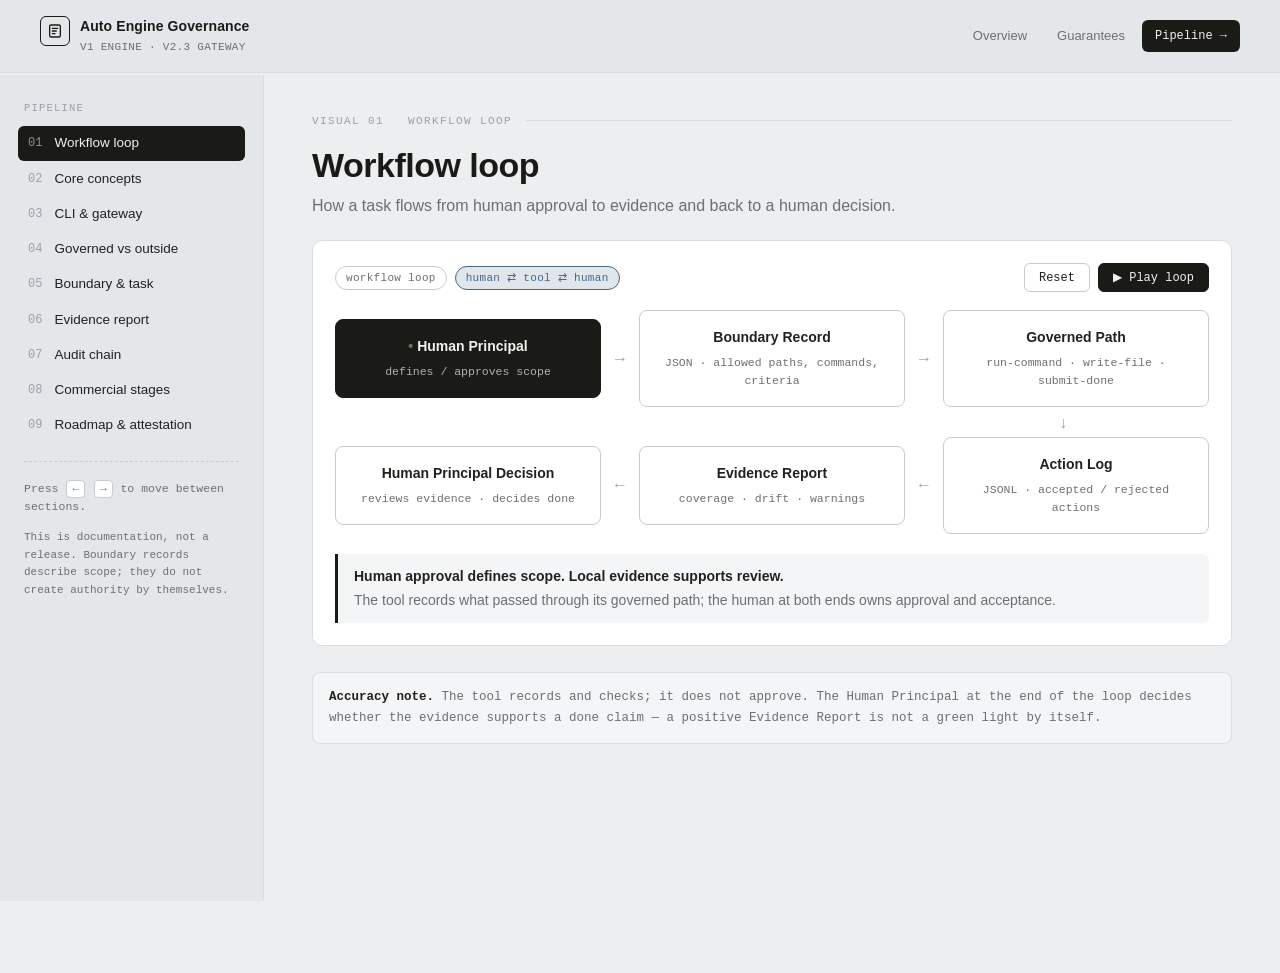
==== pipeline.html @ ab348eb5 "feat: AEG product site — landing + pipeline pages Two-page static site for Auto Engine Governance (v" ====
<!DOCTYPE html>
<html lang="en">
<head>
  <meta charset="utf-8" />
  <meta name="viewport" content="width=device-width, initial-scale=1" />
  <title>Auto Engine Governance — Pipeline</title>
  <link rel="stylesheet" href="styles.css" />
</head>
<body>
  <!-- ================= TOP BAR (shared with the landing page) ================= -->
  <header class="topbar">
    <div class="brand">
      <span class="brand-glyph" style="color:var(--ink)">
        <svg viewBox="0 0 24 24" fill="none" stroke="currentColor" stroke-width="2" stroke-linecap="round">
          <rect x="4" y="3" width="16" height="18" rx="2"></rect>
          <line x1="8" y1="8" x2="16" y2="8"></line>
          <line x1="8" y1="12" x2="14" y2="12"></line>
          <line x1="8" y1="16" x2="12" y2="16"></line>
        </svg>
      </span>
      <div>
        <div class="brand-name">Auto Engine Governance</div>
        <div class="brand-sub">V1 ENGINE · V2.3 GATEWAY</div>
      </div>
    </div>
    <nav class="topnav">
      <a href="index.html">Overview</a>
      <a href="index.html#guarantees">Guarantees</a>
      <a class="cta" href="pipeline.html">Pipeline &rarr;</a>
    </nav>
  </header>

  <div class="shell">
    <!-- ================= SIDEBAR ================= -->
    <aside class="rail">
      <div class="rail-label">Pipeline</div>
      <ul class="nav">
        <li><a data-section="s01" href="#s01"><span class="n">01</span><span class="t">Workflow loop</span></a></li>
        <li><a data-section="s02" href="#s02"><span class="n">02</span><span class="t">Core concepts</span></a></li>
        <li><a data-section="s03" href="#s03"><span class="n">03</span><span class="t">CLI &amp; gateway</span></a></li>
        <li><a data-section="s04" href="#s04"><span class="n">04</span><span class="t">Governed vs outside</span></a></li>
        <li><a data-section="s05" href="#s05"><span class="n">05</span><span class="t">Boundary &amp; task</span></a></li>
        <li><a data-section="s06" href="#s06"><span class="n">06</span><span class="t">Evidence report</span></a></li>
        <li><a data-section="s07" href="#s07"><span class="n">07</span><span class="t">Audit chain</span></a></li>
        <li><a data-section="s08" href="#s08"><span class="n">08</span><span class="t">Commercial stages</span></a></li>
        <li><a data-section="s09" href="#s09"><span class="n">09</span><span class="t">Roadmap &amp; attestation</span></a></li>
      </ul>

      <hr class="rail-divider" />
      <p class="rail-hint">Press <span class="key">&larr;</span> <span class="key">&rarr;</span> to move between sections.</p>
      <p class="rail-foot">This is documentation, not a release. Boundary records describe scope; they do not create authority by themselves.</p>
    </aside>

    <!-- ================= MAIN ================= -->
    <main class="main">

      <!-- 01 Workflow loop -->
      <section class="section" id="s01">
        <div class="eyebrow">Visual 01 &nbsp; Workflow loop</div>
        <h1 class="section-title">Workflow loop</h1>
        <p class="section-sub">How a task flows from human approval to evidence and back to a human decision.</p>

        <div class="card">
          <div class="card-head">
            <div class="flow-tags">
              <span class="pill">workflow loop</span>
              <span class="pill accent">human &rlarr; tool &rlarr; human</span>
            </div>
            <div class="btn-row">
              <button class="btn" id="reset-loop">Reset</button>
              <button class="btn dark" id="play-loop">&#9654; Play loop</button>
            </div>
          </div>

          <div class="flow-row">
            <div class="node dark" data-loop-node data-loop-order="0"><div class="nt"><span class="bullet">&bull;</span> Human Principal</div><div class="nd">defines / approves scope</div></div>
            <div class="arrow">&rarr;</div>
            <div class="node" data-loop-node data-loop-order="1"><div class="nt">Boundary Record</div><div class="nd">JSON &middot; allowed paths, commands, criteria</div></div>
            <div class="arrow">&rarr;</div>
            <div class="node" data-loop-node data-loop-order="2"><div class="nt">Governed Path</div><div class="nd">run-command &middot; write-file &middot; submit-done</div></div>
          </div>
          <div class="flow-mid"><div class="arrow">&darr;</div></div>
          <div class="flow-row">
            <div class="node" data-loop-node data-loop-order="5"><div class="nt">Human Principal Decision</div><div class="nd">reviews evidence &middot; decides done</div></div>
            <div class="arrow">&larr;</div>
            <div class="node" data-loop-node data-loop-order="4"><div class="nt">Evidence Report</div><div class="nd">coverage &middot; drift &middot; warnings</div></div>
            <div class="arrow">&larr;</div>
            <div class="node" data-loop-node data-loop-order="3"><div class="nt">Action Log</div><div class="nd">JSONL &middot; accepted / rejected actions</div></div>
          </div>

          <div class="callout" style="margin-top:20px">
            <div class="lead">Human approval defines scope. Local evidence supports review.</div>
            <div class="body">The tool records what passed through its governed path; the human at both ends owns approval and acceptance.</div>
          </div>
        </div>

        <div class="note"><b>Accuracy note.</b> The tool records and checks; it does not approve. The Human Principal at the end of the loop decides whether the evidence supports a done claim — a positive Evidence Report is not a green light by itself.</div>
      </section>

      <!-- 02 Core concepts -->
      <section class="section" id="s02">
        <div class="eyebrow">Visual 02 &nbsp; Core concepts</div>
        <h1 class="section-title">Core concepts</h1>
        <p class="section-sub">The objects that make up the governance model and how they relate.</p>

        <div class="card">
          <div class="map-wrap">
            <div class="map">
              <div class="mapnode head sel" data-node
                   data-name="Boundary Record"
                   data-items="allowed paths|forbidden paths|allowed commands|forbidden commands|acceptance criteria|quorum / approvers|authority source"
                   data-foot="Records a human-approved task boundary. Not an authority by itself.">
                <div class="mn-t">Boundary Record</div>
                <div class="mn-i">&middot; allowed paths &nbsp; &middot; allowed commands &nbsp; &middot; quorum &nbsp; + more</div>
              </div>

              <div class="mapnode" data-node
                   data-name="Governed Action"
                   data-items="run-command|write-file|submit-done-claim|structured denial on refusal"
                   data-foot="Every effect flows through the governed path; the adapter never re-decides.">
                <div class="mn-t">Governed Action</div>
                <div class="mn-i">&middot; run-command &middot; write-file &middot; submit-done</div>
              </div>

              <div class="mapnode" data-node
                   data-name="Action Log"
                   data-items="accepted|rejected|failed|Merkle hash-chained|RFC 3161 anchored root"
                   data-foot="Append-only, tamper-evident record of every governed decision.">
                <div class="mn-t">Action Log</div>
                <div class="mn-i">&middot; accepted / rejected &middot; hash-chained</div>
              </div>

              <div class="mapnode dim" data-node
                   data-name="Evidence Map"
                   data-items="criterion &rarr; evidence|evidence &rarr; action"
                   data-foot="Optional mapping from acceptance criteria to the actions that satisfy them.">
                <div class="mn-t">Evidence Map</div>
                <div class="mn-i">&middot; criterion &rarr; evidence</div>
              </div>

              <div class="mapnode" data-node
                   data-name="Evidence Report"
                   data-items="counts|coverage|drift findings|warnings &amp; failures"
                   data-foot="What a reviewer receives at the end of a governed task. Supports review; does not approve.">
                <div class="mn-t">Evidence Report</div>
                <div class="mn-i">&middot; counts &middot; coverage &middot; warnings</div>
              </div>

              <div class="mapnode" data-node
                   data-name="Validator / Drift Check"
                   data-items="six-check deterministic validator|non-vacuity (Deviation #4)|boundary vs log drift|mismatch findings"
                   data-foot="Refuses a vacuous all-pass done claim; caps a verdict, never inflates it.">
                <div class="mn-t">Validator / Drift</div>
                <div class="mn-i">&middot; six-check &middot; non-vacuity</div>
              </div>

              <div class="mapnode" data-node
                   data-name="Done Claim"
                   data-items="claim statement|evidence-gated|co-signer policy|quorum-approved actions"
                   data-foot="A completion claim, accepted only on substance through the deterministic validator.">
                <div class="mn-t">Done Claim</div>
                <div class="mn-i">&middot; claim statement &middot; evidence-gated</div>
              </div>
            </div>

            <div class="selpanel">
              <div class="sel-label">Selection</div>
              <div class="sel-name" id="sel-name">Boundary Record</div>
              <ul class="sel-list" id="sel-list"></ul>
              <div class="sel-foot" id="sel-foot"></div>
            </div>
          </div>
        </div>

        <div class="note"><b>What the map shows:</b> object relationships, not authority flow. A Boundary Record constrains accepted actions but does not block direct file edits outside the governed path — see Visual 04.</div>
      </section>

      <!-- 03 CLI & gateway -->
      <section class="section" id="s03">
        <div class="eyebrow">Visual 03 &nbsp; CLI &amp; gateway workflow</div>
        <h1 class="section-title">CLI &amp; gateway workflow</h1>
        <p class="section-sub">The v1 CLI and the V2.3 gateway both drive the same governed path — the agent requests, the engine decides.</p>

        <div class="card">
          <div class="card-head">
            <span class="path">aeg-gateway-mcp &middot; stdio &middot; five tools</span>
            <span class="pill accent">possession-based broker</span>
          </div>
          <div class="term">
            <div class="term-head"><span>governed session &middot; agent owns nothing</span><span>V2.3</span></div>
            <div>$ aeg-gateway create-session --config gw.toml</div>
            <div class="term-dim" style="color:var(--term-dim)">&nbsp;&nbsp;session token: s_9f2a… (revocable)</div>
            <div style="margin-top:8px">&gt; run_command  pytest -q            <span class="ok">accepted</span> &middot; in workspace</div>
            <div>&gt; write_file   src/util.py           <span class="ok">accepted</span> &middot; pre/post digests</div>
            <div>&gt; run_command  "rm -rf /"            <span class="rej">denied</span> &middot; command_not_allowlisted</div>
            <div>&gt; submit_done_claim                  <span class="ok">approved</span> &middot; six-check validator</div>
            <div style="margin-top:8px">$ aeg-verify bundle evidence.tgz --offline</div>
            <div class="intact">&#10003; bundle verifies offline — signatures, chain, anchor</div>
          </div>
          <div class="callout" style="margin-top:18px">
            <div class="lead">The agent has no keys, no repo, no egress — only the request window.</div>
            <div class="body">Five tools: run_command, write_file, read_file, list_dir, submit_done_claim. Malformed calls are rejected at the endpoint before they reach the engine.</div>
          </div>
        </div>

        <div class="note"><b>Same envelope, two front doors.</b> The v1 <code>aeg</code> CLI and the gateway's MCP endpoint call the identical boundary &rarr; quorum &rarr; execute &rarr; audit path. The gateway makes governance unavoidable by owning what the agent cannot touch.</div>
      </section>

      <!-- 04 Unavoidable by design -->
      <section class="section" id="s04">
        <div class="eyebrow">Visual 04 &nbsp; Unavoidable by design</div>
        <h1 class="section-title">Unavoidable by design</h1>
        <p class="section-sub">Governance the agent can't opt out of — every path to action runs through the envelope.</p>

        <div class="card">
          <div class="grid2">
            <div>
              <div class="sub-h">Inside the envelope <span>enforced, fail-closed</span></div>
              <div class="limititem" style="border-left-color:var(--green)"><div class="lh">Every governed command &amp; write</div><div class="lb">Runs only if a signed boundary allows it; denials are recorded.</div></div>
              <div class="limititem" style="border-left-color:var(--green)"><div class="lh">Two-key approvals (quorum)</div><div class="lb">Sensitive actions need distinct verified approvers; you can't approve your own.</div></div>
              <div class="limititem" style="border-left-color:var(--green)"><div class="lh">Tamper-evident audit + anchor</div><div class="lb">Merkle-chained log, RFC 3161 time-anchored, offline-verifiable bundle.</div></div>
            </div>
            <div>
              <div class="sub-h">How possession makes it unavoidable <span>the architecture</span></div>
              <div class="limititem" style="border-left-color:var(--green)"><div class="lh">The gateway owns everything</div><div class="lb">Repo, credentials, and egress live with AEG; the agent holds none, so it must request every action.</div></div>
              <div class="limititem" style="border-left-color:var(--green)"><div class="lh">One governed path</div><div class="lb">Commands, writes, and reads all flow through the same boundary &rarr; quorum &rarr; execute &rarr; audit path.</div></div>
              <div class="limititem" style="border-left-color:var(--green)"><div class="lh">Isolated &amp; attested</div><div class="lb">The agent runs in an isolated microVM; hardware-attested Tier-3 (TDX / SEV-SNP / CCA) extends the proof to the silicon.</div></div>
            </div>
          </div>
        </div>

        <div class="note"><b>Governance by possession.</b> Because the gateway holds the repo, credentials, and egress, the agent cannot act except through the envelope — supervision is a property of the architecture, not a policy the agent can ignore.</div>
      </section>

      <!-- 05 Boundary record & the task -->
      <section class="section" id="s05">
        <div class="eyebrow">Visual 05 &nbsp; Boundary record &amp; the task</div>
        <h1 class="section-title">The boundary record &amp; the task</h1>
        <p class="section-sub">One signed record carries the task the agent must do, the scope that fences it, and what counts as done. There is no separate, ungoverned task channel.</p>

        <div class="card">
          <div class="card-head"><span class="path">boundary.signed.intoto.jsonl</span><span class="pill">cosign / Sigstore signed</span></div>
          <div class="term">
            <div>{</div>
            <div>&nbsp;&nbsp;"boundary_id": "b-2026-07-06-gateway",</div>
            <div>&nbsp;&nbsp;<span class="ok">"task"</span>: {</div>
            <div>&nbsp;&nbsp;&nbsp;&nbsp;"description": "Add a CSV export endpoint with tests",</div>
            <div>&nbsp;&nbsp;&nbsp;&nbsp;"rationale":&nbsp;&nbsp; "customer reporting requirement"</div>
            <div>&nbsp;&nbsp;},</div>
            <div>&nbsp;&nbsp;"scope": {</div>
            <div>&nbsp;&nbsp;&nbsp;&nbsp;"files":&nbsp;&nbsp;&nbsp; { "allowed_paths": ["src/**","tests/**"], "forbidden_paths": [".env",".git/**"] },</div>
            <div>&nbsp;&nbsp;&nbsp;&nbsp;"commands": { "allowed": ["pytest","git"], "allow_interpreters": false }</div>
            <div>&nbsp;&nbsp;},</div>
            <div>&nbsp;&nbsp;"approval_quorum": { "min_required": 2, "approvers": ["oidc:…","oidc:…"] },</div>
            <div>&nbsp;&nbsp;"acceptance_criteria": [</div>
            <div>&nbsp;&nbsp;&nbsp;&nbsp;{ "criterion_id": "ac-1", "text": "endpoint returns 200 with header row", "evidence_type": "test_pass" },</div>
            <div>&nbsp;&nbsp;&nbsp;&nbsp;{ "criterion_id": "ac-2", "text": "docs/reports.md updated", "evidence_type": "file_exists" }</div>
            <div>&nbsp;&nbsp;],</div>
            <div>&nbsp;&nbsp;"done_claim_policy": { "require_anchor": true, "co_signer": true }</div>
            <div>}</div>
          </div>
        </div>

        <div class="card" style="margin-top:16px">
          <div class="sub-h" style="margin-top:0">How the task reaches the agent</div>
          <div class="grid2" style="margin-top:8px">
            <div class="limititem" style="border-left-color:var(--green)"><div class="lh">The task lives in the boundary</div><div class="lb">The Human Principal writes <code>task.description</code> (what to do) and <code>task.rationale</code> (why) into the same predicate as the scope, then signs it.</div></div>
            <div class="limititem" style="border-left-color:var(--green)"><div class="lh">Scope fences the work</div><div class="lb">Allowed / forbidden paths and commands bound what the agent may touch while carrying out the task.</div></div>
            <div class="limititem" style="border-left-color:var(--green)"><div class="lh">Criteria define "done"</div><div class="lb">Each <code>acceptance_criteria</code> entry ties a requirement to concrete evidence — a test pass, a file, a command output, or a manual attestation.</div></div>
            <div class="limititem"><div class="lh">No side channel</div><div class="lb">A session opens only against a verified boundary; the agent then acts through the tools, and its done-claim is validated against these criteria. The instruction and its guardrails are one signed unit.</div></div>
          </div>
        </div>

        <div class="note"><b>Illustrative values; real fields.</b> The boundary-v1 predicate's required fields include <code>task</code>, <code>scope</code>, <code>acceptance_criteria</code>, <code>approval_quorum</code>, and <code>done_claim_policy</code> — so the task and its guardrails are one signed, tamper-evident record. Signatures resolve to real corporate identities via cosign / Sigstore OIDC.</div>
      </section>

      <!-- 06 Evidence report -->
      <section class="section" id="s06">
        <div class="eyebrow">Visual 06 &nbsp; Evidence report</div>
        <h1 class="section-title">Evidence report</h1>
        <p class="section-sub">A real combined action-log report from a governed run — what a reviewer reads.</p>

        <div class="card">
          <div class="card-head"><span class="path">.auto_engine/ &middot; combined action-log report</span><span class="pill">real governed run</span></div>

          <div style="display:flex;align-items:center;justify-content:space-between;flex-wrap:wrap;gap:8px;margin-bottom:16px">
            <div><b>Combined report</b> &nbsp; <span class="mono" style="color:var(--muted);font-size:12px">2 boundaries &middot; overall status: OK</span></div>
          </div>

          <div class="stats">
            <div class="stat"><div class="num">11</div><div class="lbl">Records</div></div>
            <div class="stat green"><div class="num">5</div><div class="lbl">Accepted</div></div>
            <div class="stat red"><div class="num">6</div><div class="lbl">Rejected</div></div>
            <div class="stat amber"><div class="num">0</div><div class="lbl">Failed</div></div>
          </div>

          <div class="sub-h">Boundaries <span>grouped, ordered by executed_at</span></div>
          <div class="crit"><span class="dot ok"></span><span class="id mono">A</span><span class="desc">a82006e9… — 1 run, all in scope</span><span class="ref">3 accepted &middot; 0 rejected</span></div>
          <div class="crit"><span class="dot part"></span><span class="id mono">B</span><span class="desc">3ec4a51e… — 5 runs, quorum gate exercised</span><span class="ref">2 accepted &middot; 6 rejected</span></div>

          <div class="covbar"><div class="seg-ok" style="width:45%"></div><div class="seg-miss" style="width:55%"></div></div>
          <div class="covlabels"><span>5 accepted</span><span>6 rejected</span><span>0 failed</span></div>

          <div class="sub-h">Rejections <span>by denial category</span></div>
          <div class="finding"><span class="badge note">NOTE</span><span class="ftext">quorum_not_met &times; 6 — actions filed with too few approvers (e.g. "requires 2, have 0/1").</span></div>
        </div>

        <div class="note"><b>A real governed run.</b> Produced by <code>scripts/combine-logs.js</code> from live <code>.auto_engine</code> logs — every command and denial recorded, grouped by boundary, ordered by time, and independently checkable.</div>
      </section>

      <!-- 07 Audit chain -->
      <section class="section" id="s07">
        <div class="eyebrow">Visual 07 &nbsp; Audit chain &amp; log validation</div>
        <h1 class="section-title">Audit chain &amp; log validation</h1>
        <p class="section-sub">Tamper-evident logging over the action log — hash chain, external anchoring, and offline verification.</p>

        <div class="card">
          <div class="tri">
            <div class="tricard"><div class="dots3"><i class="on"></i><i class="on"></i><i></i></div><div class="tt">Hash chain</div><div class="td">SHA-256 continuity over log records. The default; detects reorder, insertion, and deletion.</div></div>
            <div class="tricard"><div class="dots3"><i class="on"></i><i class="on"></i><i class="on"></i></div><div class="tt">RFC 3161 anchor</div><div class="td">An external timestamp authority signs the chain root — a third-party time proof the local host cannot forge.</div></div>
            <div class="tricard"><div class="dots3"><i class="on"></i><i class="on"></i><i class="on"></i></div><div class="tt">Offline bundle</div><div class="td">aeg-verify re-checks signatures, chain, and anchor on a disconnected machine.</div></div>
          </div>

          <div class="prov-wrap">
            <div class="prov">
              <div class="prov-h">Record types &middot; log-validate</div>
              <div class="opt sel" data-storage="status: <b>valid</b> &mdash; hash-chain continuity checked. SHA-256 chain over records; the default, no external key material needed."><span class="rdot"></span><div><div class="ol">v1_chain_only</div><div class="ob">Chain continuity</div></div></div>
              <div class="opt" data-storage="status: <b>valid</b> &mdash; locally verified. Deterministic v2 DSSE in-toto records produced by the engine."><span class="rdot"></span><div><div class="ol">v2_dsse</div><div class="ob">DSSE &middot; local-verified</div></div></div>
              <div class="opt" data-storage="status: <b>unsupported</b> &mdash; requires external V1 key material; no key provider is configured by default."><span class="rdot"></span><div><div class="ol">v1_hmac</div><div class="ob">HMAC &middot; external key required</div></div></div>
              <div class="opt" data-storage="status: <b>structural only</b> &mdash; an unsigned continuation record linking a V1 chain to the first v2 payload; not cryptographic trust transfer."><span class="rdot"></span><div><div class="ol">migration_v1_to_v2</div><div class="ob">Migration &middot; structural</div></div></div>
              <div class="prov-foot" id="prov-foot">status: <b>valid</b> &mdash; hash-chain continuity checked. SHA-256 chain over records; the default, no external key material needed.</div>
            </div>

            <div>
              <div class="term">
                <div class="term-head"><span>.auto_engine/log.jsonl &middot; log-validate</span><button class="term-btn" id="tamper-btn">Simulate tamper on #4</button></div>
                <table>
                  <thead><tr><th>#</th><th>ACTION</th><th>PREV_HASH</th><th>HASH</th><th></th></tr></thead>
                  <tbody>
                    <tr><td>1</td><td>run-command pytest…</td><td>0000…</td><td>7a1f…b2</td><td class="ok">ok</td></tr>
                    <tr><td>2</td><td>write-file src/util.py</td><td>7a1f…b2</td><td>c20e…91</td><td class="ok">ok</td></tr>
                    <tr><td>3</td><td>run-command "rm -rf /" (rej)</td><td>c20e…91</td><td>e84b…1f</td><td class="ok">ok</td></tr>
                    <tr id="log-row-4"><td>4</td><td>claim-done</td><td>e84b…1f</td><td>13af…7c</td><td class="ok">ok</td></tr>
                  </tbody>
                </table>
                <div class="intact" id="chain-line">&#10003; chain intact (4 records, SHA-256)</div>
              </div>
              <div class="detect">
                <span class="tag">record reorder</span><span class="tag">silent insertion</span><span class="tag">silent deletion</span>
              </div>
              <div class="limit-line">External RFC 3161 anchoring seals the chain root — a third-party time proof that even an attacker with log write-access cannot forge.</div>
            </div>
          </div>
        </div>

        <div class="note"><b>Tamper-evidence you can check independently.</b> A SHA-256 hash chain over every record, an RFC 3161-anchored root, and offline bundle verification with <code>aeg-verify</code> — an auditor confirms the log was not altered without trusting the host that produced it.</div>
      </section>

      <!-- 08 Commercial stages -->
      <section class="section" id="s08">
        <div class="eyebrow">Visual 08 &nbsp; Commercial stages</div>
        <h1 class="section-title">Commercial stages · V2.0 – V2.8</h1>
        <p class="section-sub">The product pipeline on top of the hardened v1 engine — from the built gateway out to the reference deployment.</p>

        <div class="card">
          <div class="stage-flow">
            <div class="stage done"><div class="sid">V2.0</div><div class="snm">Product definition &amp; buyer</div><div class="sst">defined</div></div>
            <div class="stage planned"><div class="sid">V2.1</div><div class="snm">Identity socket (OIDC)</div><div class="sst">planned</div></div>
            <div class="stage planned"><div class="sid">V2.2</div><div class="snm">Policy socket</div><div class="sst">planned</div></div>
            <div class="stage built"><div class="sid">V2.3</div><div class="snm">Gateway — enforcement point</div><div class="sst">built · live-proven</div></div>
            <div class="stage planned"><div class="sid">V2.4</div><div class="snm">Observability &amp; SIEM export</div><div class="sst">planned</div></div>
            <div class="stage planned"><div class="sid">V2.5</div><div class="snm">Packaging &amp; install</div><div class="sst">planned</div></div>
            <div class="stage planned"><div class="sid">V2.6</div><div class="snm">Operational hardening</div><div class="sst">planned</div></div>
            <div class="stage planned"><div class="sid">V2.7</div><div class="snm">Compliance evidence kit</div><div class="sst">planned</div></div>
            <div class="stage critical"><div class="sid">V2.8</div><div class="snm">Reference deployment (pilot)</div><div class="sst">flagship pilot</div></div>
          </div>
          <div class="legend">
            <span><i style="background:var(--green)"></i> defined / built</span>
            <span><i style="background:var(--border-strong)"></i> planned</span>
            <span><i style="background:var(--red)"></i> flagship — the reference deployment</span>
          </div>
        </div>

        <div class="note"><b>The V2.3 gateway is built and live-proven</b> — sessions, five governed tools, workspace containment, Tier-2 attestation, real cosign identities, and a live two-identity quorum (packets G-01…G-13). The remaining stages carry that enforcement into a buyer's identity, monitoring, packaging, and compliance systems.</div>
      </section>

      <!-- 09 Roadmap & attestation -->
      <section class="section" id="s09">
        <div class="eyebrow">Visual 09 &nbsp; Roadmap &amp; attestation</div>
        <h1 class="section-title">Roadmap &amp; attestation</h1>
        <p class="section-sub">Planned protection layers and the mandatory hardware-attestation track, pluggable at the G-11 seam.</p>

        <div class="card">
          <div class="sub-h" style="margin-top:0">Hardware-proven clean rooms <span>Tier-3 — mandatory for commercial</span></div>
          <div class="road" style="margin-top:8px">
            <div class="ritem mand"><span class="rid">T-01</span><span class="rtx">Intel TDX verifier<span class="mand-pill">MANDATORY</span></span></div>
            <div class="ritem mand"><span class="rid">T-02</span><span class="rtx">AMD SEV-SNP verifier<span class="mand-pill">MANDATORY</span></span></div>
            <div class="ritem mand"><span class="rid">T-03</span><span class="rtx">ARM CCA Realms verifier<span class="mand-pill">MANDATORY</span></span></div>
          </div>

          <div class="sub-h">Hardening layers <span>planned</span></div>
          <div class="road" style="margin-top:8px">
            <div class="ritem"><span class="rid">T-04</span><span class="rtx">Reproducible sandbox appliance</span></div>
            <div class="ritem"><span class="rid">T-05</span><span class="rtx">Continuous integrity heartbeat</span></div>
            <div class="ritem"><span class="rid">T-06</span><span class="rtx">Anti-equivocation witnessing</span></div>
            <div class="ritem"><span class="rid">T-07</span><span class="rtx">Pinned-replay migrations</span></div>
            <div class="ritem"><span class="rid">T-08</span><span class="rtx">Generalized external-validity checks</span></div>
            <div class="ritem"><span class="rid">T-09</span><span class="rtx">Juror-independence self-alarm</span></div>
            <div class="ritem"><span class="rid">T-10</span><span class="rtx">Reproducible self-builds</span></div>
            <div class="ritem"><span class="rid">T-11</span><span class="rtx">HTTP + TLS transport for MCP</span></div>
          </div>

          <div class="sub-h">Post-release governed stories <span>after V2.8, own branch each</span></div>
          <div class="road" style="margin-top:8px">
            <div class="ritem"><span class="rid">PR-1</span><span class="rtx">Generic MCP tool-call governance</span></div>
            <div class="ritem"><span class="rid">PR-2</span><span class="rtx">CI/CD deploy gate</span></div>
            <div class="ritem"><span class="rid">PR-3</span><span class="rtx">Ops / support agent actions</span></div>
          </div>
        </div>

        <div class="note"><b>Tier-3 is a mandatory part of the commercial product.</b> Tier-2 microVM ships at G-11 as the software-root floor; hardware-attested Tier-3 (Intel TDX, AMD SEV-SNP, ARM CCA) plugs into the same attestation seam and extends the proof down to the silicon.</div>
      </section>

    </main>
  </div>
  <script src="app.js"></script>
</body>
</html>
---- styles.css ----
/* AEG web — shared design system.
   Replicates the "Auto Engine Governance" visual-documentation layout.
   Background is light grey (per request); all other colours kept from the example.
   Self-contained: system fonts only, no external requests. */

:root {
  /* backgrounds — light grey (was cream in the example) */
  --bg: #eceef0;
  --bg-sidebar: #e4e7ea;
  --surface: #ffffff;
  --surface-2: #f4f5f6;

  /* ink / dark boxes / active nav */
  --ink: #1a1a17;
  --on-ink: #f2f1ec;

  /* text */
  --text: #23211d;
  --muted: #6c6f73;
  --faint: #9aa0a6;

  /* lines */
  --border: #d9dde1;
  --border-strong: #c6ccd2;

  /* accents (kept from the example) */
  --green: #5f7d4f;
  --green-bg: #e6ecdf;
  --green-ink: #405636;
  --red: #a5493d;
  --red-bg: #f2e1dd;
  --red-ink: #8a3a30;
  --amber: #9a7b3a;
  --amber-bg: #f0e8d3;
  --amber-ink: #7c6330;
  --blue: #4a6785;
  --blue-bg: #dfe6ec;
  --teal: #45766e;

  /* terminal panel */
  --term-bg: #1a1a17;
  --term-ink: #d8d4c8;
  --term-dim: #8f8b7f;
  --term-green: #82ad6b;

  --mono: ui-monospace, "Cascadia Code", "SF Mono", "Consolas", Menlo, monospace;
  --sans: -apple-system, BlinkMacSystemFont, "Segoe UI", Roboto, Helvetica, Arial, sans-serif;

  --rail-w: 264px;
  --topbar-h: 74px;
}

* { margin: 0; padding: 0; box-sizing: border-box; }

html, body {
  background: var(--bg);
  color: var(--text);
  font-family: var(--sans);
  font-size: 14px;
  line-height: 1.5;
  -webkit-font-smoothing: antialiased;
}

code, .mono { font-family: var(--mono); }
a { color: inherit; }

/* ---------------- layout shell ---------------- */
.shell { display: flex; min-height: 100vh; }

.rail {
  width: var(--rail-w);
  flex: 0 0 var(--rail-w);
  background: var(--bg-sidebar);
  border-right: 1px solid var(--border);
  padding: 22px 18px;
  position: sticky;
  top: var(--topbar-h);
  align-self: flex-start;
  height: calc(100vh - var(--topbar-h));
  overflow-y: auto;
}

.main {
  flex: 1 1 auto;
  min-width: 0;
  padding: 40px 48px 80px;
  max-width: 1120px;
}

/* ---------------- brand ---------------- */
.brand { display: flex; gap: 10px; align-items: flex-start; margin-bottom: 26px; }
.brand-glyph {
  width: 30px; height: 30px; flex: 0 0 30px;
  border: 1.5px solid var(--ink); border-radius: 6px;
  display: flex; align-items: center; justify-content: center;
}
.brand-glyph svg { width: 16px; height: 16px; }
.brand-name { font-weight: 700; font-size: 14px; letter-spacing: 0.1px; color: var(--ink); }
.brand-sub { font-family: var(--mono); font-size: 11px; color: var(--muted); margin-top: 2px; letter-spacing: 0.3px; }

/* ---------------- nav ---------------- */
.rail-label {
  font-family: var(--mono); font-size: 10.5px; letter-spacing: 1.2px;
  text-transform: uppercase; color: var(--faint); margin: 4px 6px 10px;
}
.nav { list-style: none; }
.nav li { margin: 1px 0; }
.nav a {
  display: flex; align-items: center; gap: 12px;
  padding: 7px 10px; border-radius: 6px;
  text-decoration: none; color: var(--text);
  transition: background 0.12s;
}
.nav a:hover { background: rgba(0,0,0,0.04); }
.nav a.active { background: var(--ink); color: var(--on-ink); }
.nav .n { font-family: var(--mono); font-size: 12px; color: var(--faint); }
.nav a.active .n { color: rgba(242,241,236,0.55); }
.nav .t { font-size: 13.5px; }

.rail-divider { border: none; border-top: 1px dashed var(--border-strong); margin: 18px 6px; }
.rail-hint { font-family: var(--mono); font-size: 11.5px; color: var(--muted); margin: 0 6px 14px; }
.key {
  display: inline-block; font-family: var(--mono); font-size: 11px;
  border: 1px solid var(--border-strong); border-radius: 4px;
  padding: 0 5px; margin: 0 1px; background: var(--surface);
}
.rail-foot { font-family: var(--mono); font-size: 11px; line-height: 1.6; color: var(--muted); margin: 0 6px; }

/* ---------------- section header ---------------- */
.eyebrow {
  display: flex; align-items: center; gap: 14px;
  font-family: var(--mono); font-size: 11px; letter-spacing: 1.4px;
  text-transform: uppercase; color: var(--faint); margin-bottom: 18px;
}
.eyebrow::after { content: ""; flex: 1; height: 1px; background: var(--border); }
.section-title { font-size: 34px; font-weight: 700; letter-spacing: -0.5px; color: var(--ink); line-height: 1.1; }
.section-sub { font-size: 16px; color: var(--muted); margin-top: 10px; max-width: 760px; }

.section { display: none; }
.section.active { display: block; animation: fade 0.18s ease; }
@keyframes fade { from { opacity: 0; transform: translateY(4px); } to { opacity: 1; transform: none; } }

/* ---------------- content card ---------------- */
.card {
  background: var(--surface); border: 1px solid var(--border); border-radius: 10px;
  padding: 22px; margin-top: 22px;
}
.card-head { display: flex; align-items: center; justify-content: space-between; gap: 12px; margin-bottom: 18px; flex-wrap: wrap; }
.card-head .path { font-family: var(--mono); font-size: 12px; color: var(--muted); }

/* footer note box */
.note {
  margin-top: 26px; background: var(--surface-2); border: 1px solid var(--border);
  border-radius: 8px; padding: 14px 16px;
  font-family: var(--mono); font-size: 12.5px; line-height: 1.7; color: var(--muted);
}
.note b { color: var(--text); }

/* callout with accent left border */
.callout {
  border-left: 3px solid var(--ink); background: var(--surface-2);
  padding: 12px 16px; border-radius: 0 6px 6px 0; margin-top: 6px;
}
.callout .lead { font-weight: 700; color: var(--text); }
.callout .body { color: var(--muted); margin-top: 3px; }

/* ---------------- pills / tags / buttons ---------------- */
.pill {
  display: inline-flex; align-items: center; gap: 6px;
  font-family: var(--mono); font-size: 11px; letter-spacing: 0.3px;
  padding: 3px 10px; border-radius: 20px; border: 1px solid var(--border-strong);
  color: var(--muted); background: var(--surface);
}
.pill.accent { color: var(--blue); border-color: var(--blue); background: var(--blue-bg); }
.pill.amber { color: var(--amber-ink); border-color: var(--amber); background: var(--amber-bg); }
.tag {
  display: inline-block; font-family: var(--mono); font-size: 11px;
  padding: 3px 9px; border-radius: 4px; border: 1px solid var(--teal);
  color: var(--teal); background: transparent;
}
.btn {
  font-family: var(--mono); font-size: 12px; cursor: pointer;
  padding: 6px 14px; border-radius: 6px; border: 1px solid var(--border-strong);
  background: var(--surface); color: var(--text);
}
.btn:hover { border-color: var(--ink); }
.btn.dark { background: var(--ink); color: var(--on-ink); border-color: var(--ink); }
.btn-row { display: flex; gap: 8px; }

/* ---------------- flow diagram (Visual 01) ---------------- */
.flow-tags { display: flex; gap: 8px; }
.flow-grid {
  display: grid; grid-template-columns: repeat(3, 1fr); gap: 16px 40px;
  margin-top: 8px; position: relative;
}
.node {
  background: var(--surface); border: 1px solid var(--border-strong); border-radius: 8px;
  padding: 16px; text-align: center; transition: all 0.18s;
}
.node .nt { font-weight: 700; color: var(--text); }
.node .nd { font-family: var(--mono); font-size: 11.5px; color: var(--muted); margin-top: 6px; line-height: 1.55; }
.node.dark { background: var(--ink); border-color: var(--ink); }
.node.dark .nt { color: var(--on-ink); }
.node.dark .nd { color: rgba(242,241,236,0.7); }
.node.lit { border-color: var(--ink); box-shadow: 0 0 0 2px rgba(26,26,23,0.15); }
.node .bullet { color: var(--green); }
.flow-arrows { color: var(--faint); }
.arrow-row { display: grid; grid-template-columns: repeat(3, 1fr); gap: 40px; margin: 2px 0; }
.arrow { text-align: center; font-size: 15px; color: var(--faint); }
.flow-row { display: grid; grid-template-columns: 1fr 26px 1fr 26px 1fr; align-items: center; gap: 6px; margin-bottom: 4px; }
.flow-row .arrow { font-size: 16px; }
.flow-mid { display: grid; grid-template-columns: 1fr 1fr 1fr; margin: 2px 0; }
.flow-mid .arrow { grid-column: 3; font-size: 16px; }
@media (max-width: 760px) {
  .flow-row { grid-template-columns: 1fr; }
  .flow-row .arrow { transform: rotate(90deg); }
  .flow-mid { display: none; }
  .flow-grid { grid-template-columns: 1fr; }
}

/* ---------------- node map (Visual 02) ---------------- */
.map-wrap { display: grid; grid-template-columns: 1fr 300px; gap: 18px; }
@media (max-width: 900px) { .map-wrap { grid-template-columns: 1fr; } }
.map { display: grid; grid-template-columns: repeat(3, 1fr); gap: 12px; }
.mapnode {
  border: 1px solid var(--border-strong); border-radius: 8px; padding: 12px 14px;
  background: var(--surface); cursor: pointer; transition: all 0.15s;
}
.mapnode:hover { border-color: var(--ink); }
.mapnode.head { grid-column: 1 / -1; }
.mapnode.sel { background: var(--ink); border-color: var(--ink); }
.mapnode.sel .mn-t, .mapnode.sel .mn-i { color: var(--on-ink); }
.mapnode.dim { opacity: 0.5; }
.mn-t { font-weight: 700; font-size: 13px; }
.mn-i { font-family: var(--mono); font-size: 11.5px; color: var(--muted); margin-top: 5px; line-height: 1.6; }
.mapnode.sel .mn-i { color: rgba(242,241,236,0.72); }
.selpanel { border: 1px solid var(--border); border-radius: 10px; padding: 16px; background: var(--surface); }
.sel-label { font-family: var(--mono); font-size: 10.5px; letter-spacing: 1px; text-transform: uppercase; color: var(--faint); }
.sel-name { font-size: 18px; font-weight: 700; margin: 4px 0 12px; }
.sel-list { list-style: none; font-family: var(--mono); font-size: 12px; }
.sel-list li { padding: 3px 0; color: var(--text); }
.sel-list li::before { content: "· "; color: var(--faint); }
.sel-foot { font-size: 12.5px; color: var(--muted); margin-top: 12px; padding-top: 12px; border-top: 1px solid var(--border); }

/* ---------------- stat tiles (Visual 06) ---------------- */
.stats { display: grid; grid-template-columns: repeat(4, 1fr); gap: 12px; }
@media (max-width: 700px) { .stats { grid-template-columns: repeat(2, 1fr); } }
.stat { border: 1px solid var(--border); border-radius: 8px; padding: 14px 16px; background: var(--surface-2); }
.stat .num { font-size: 30px; font-weight: 700; line-height: 1; }
.stat .lbl { font-family: var(--mono); font-size: 10.5px; letter-spacing: 0.6px; text-transform: uppercase; color: var(--muted); margin-top: 8px; }
.stat.green { background: var(--green-bg); } .stat.green .num { color: var(--green-ink); }
.stat.red { background: var(--red-bg); } .stat.red .num { color: var(--red-ink); }
.stat.amber { background: var(--amber-bg); } .stat.amber .num { color: var(--amber-ink); }

.crit { display: flex; align-items: center; gap: 12px; padding: 9px 0; border-bottom: 1px solid var(--border); }
.crit .dot { width: 8px; height: 8px; border-radius: 50%; flex: 0 0 8px; }
.crit .id { font-family: var(--mono); font-size: 11.5px; color: var(--muted); width: 42px; }
.crit .desc { flex: 1; font-size: 13px; }
.crit .ref { font-family: var(--mono); font-size: 11px; color: var(--muted); text-align: right; }
.dot.ok { background: var(--green); } .dot.part { background: var(--amber); } .dot.miss { background: var(--red); }
.covbar { display: flex; height: 8px; border-radius: 4px; overflow: hidden; margin: 12px 0 4px; }
.covbar .seg-ok { background: var(--green); } .covbar .seg-part { background: var(--amber); } .covbar .seg-miss { background: var(--red); }
.covlabels { display: flex; justify-content: space-between; font-family: var(--mono); font-size: 11px; color: var(--muted); }

.finding { display: flex; gap: 12px; align-items: flex-start; padding: 8px 0; }
.badge {
  font-family: var(--mono); font-size: 10px; letter-spacing: 0.5px; padding: 3px 8px;
  border-radius: 4px; flex: 0 0 auto;
}
.badge.note { background: var(--blue-bg); color: var(--blue); }
.badge.warn { background: var(--amber-bg); color: var(--amber-ink); }
.badge.fail { background: var(--red-bg); color: var(--red-ink); }
.finding .ftext { font-size: 13px; }
.sub-h { font-weight: 700; font-size: 13px; margin: 18px 0 4px; }
.sub-h span { font-family: var(--mono); font-weight: 400; font-size: 11.5px; color: var(--muted); margin-left: 8px; }

/* ---------------- provider cards + terminal (Visual 07) ---------------- */
.tri { display: grid; grid-template-columns: repeat(3, 1fr); gap: 14px; }
@media (max-width: 800px) { .tri { grid-template-columns: 1fr; } }
.tricard { border: 1px solid var(--border); border-radius: 8px; padding: 14px 16px; background: var(--surface-2); }
.dots3 { display: flex; gap: 4px; margin-bottom: 8px; }
.dots3 i { width: 6px; height: 6px; border-radius: 50%; background: var(--border-strong); display: inline-block; }
.dots3 i.on { background: var(--ink); }
.tricard .tt { font-weight: 700; }
.tricard .td { font-family: var(--mono); font-size: 11.5px; color: var(--muted); margin-top: 6px; line-height: 1.6; }

.prov-wrap { display: grid; grid-template-columns: 330px 1fr; gap: 16px; margin-top: 16px; }
@media (max-width: 900px) { .prov-wrap { grid-template-columns: 1fr; } }
.prov { border: 1px solid var(--border); border-radius: 8px; background: var(--surface); overflow: hidden; }
.prov-h { font-family: var(--mono); font-size: 10.5px; letter-spacing: 1px; text-transform: uppercase; color: var(--faint); padding: 12px 14px 6px; }
.opt { display: flex; align-items: center; gap: 10px; margin: 8px 12px; padding: 10px 12px; border: 1px solid var(--border); border-radius: 7px; cursor: pointer; }
.opt.sel { border-color: var(--ink); box-shadow: 0 0 0 1px var(--ink); }
.opt .rdot { width: 9px; height: 9px; border-radius: 50%; border: 1px solid var(--border-strong); flex: 0 0 9px; }
.opt.sel .rdot { background: var(--green); border-color: var(--green); }
.opt .ol { font-family: var(--mono); font-size: 11px; color: var(--muted); }
.opt .ob { font-weight: 700; font-size: 12.5px; }
.prov-foot { font-family: var(--mono); font-size: 11.5px; color: var(--muted); padding: 8px 14px 14px; }
.prov-foot b { color: var(--text); }

.term { background: var(--term-bg); border-radius: 8px; padding: 14px 16px; font-family: var(--mono); font-size: 12px; color: var(--term-ink); }
.term-head { display: flex; align-items: center; justify-content: space-between; margin-bottom: 12px; color: var(--term-dim); }
.term table { width: 100%; border-collapse: collapse; }
.term th { text-align: left; color: var(--term-dim); font-weight: 400; font-size: 10.5px; letter-spacing: 0.6px; padding-bottom: 8px; }
.term td { padding: 5px 0; }
.term .ok { color: var(--term-green); }
.term .rej { color: #d98b7f; }
.term .intact { color: var(--term-green); margin-top: 12px; }
.term .broken { color: #d98b7f; margin-top: 12px; }
.term-btn { font-family: var(--mono); font-size: 11px; cursor: pointer; padding: 4px 10px; border-radius: 5px; border: 1px solid var(--border-strong); background: var(--surface); color: var(--text); }
.detect { display: flex; gap: 8px; flex-wrap: wrap; margin: 12px 0 6px; }
.limit-line { border-left: 3px solid var(--amber); padding: 4px 12px; color: var(--muted); font-size: 12.5px; }

/* two-column "does not provide" grid */
.grid2 { display: grid; grid-template-columns: 1fr 1fr; gap: 14px 40px; }
@media (max-width: 800px) { .grid2 { grid-template-columns: 1fr; } }
.limititem { border-left: 3px solid var(--amber); padding: 2px 14px; }
.limititem .lh { font-weight: 700; }
.limititem .lb { color: var(--muted); font-size: 13px; margin-top: 2px; }

/* ---------------- stage pipeline (Visual 08) ---------------- */
.stage-flow { display: grid; grid-template-columns: repeat(3, 1fr); gap: 12px; }
@media (max-width: 800px) { .stage-flow { grid-template-columns: 1fr 1fr; } }
@media (max-width: 520px) { .stage-flow { grid-template-columns: 1fr; } }
.stage {
  border: 1px solid var(--border-strong); border-radius: 8px; padding: 13px 14px;
  background: var(--surface); border-left-width: 3px;
}
.stage .sid { font-family: var(--mono); font-size: 12px; font-weight: 700; }
.stage .snm { font-size: 13px; margin-top: 3px; }
.stage .sst { font-family: var(--mono); font-size: 10.5px; letter-spacing: 0.4px; text-transform: uppercase; margin-top: 8px; }
.stage.done { border-left-color: var(--green); } .stage.done .sst { color: var(--green); }
.stage.built { border-left-color: var(--green); background: var(--green-bg); } .stage.built .sst { color: var(--green-ink); }
.stage.planned { border-left-color: var(--border-strong); } .stage.planned .sst { color: var(--faint); }
.stage.critical { border-left-color: var(--red); background: var(--red-bg); } .stage.critical .sst { color: var(--red-ink); }
.legend { display: flex; gap: 16px; flex-wrap: wrap; font-family: var(--mono); font-size: 11.5px; color: var(--muted); margin-top: 16px; }
.legend span { display: inline-flex; align-items: center; gap: 6px; }
.legend i { width: 10px; height: 10px; border-radius: 2px; display: inline-block; }

/* roadmap grid (Visual 09) */
.road { display: grid; grid-template-columns: repeat(2, 1fr); gap: 10px; }
@media (max-width: 800px) { .road { grid-template-columns: 1fr; } }
.ritem { border: 1px solid var(--border); border-radius: 7px; padding: 11px 13px; background: var(--surface); display: flex; gap: 10px; align-items: baseline; }
.ritem .rid { font-family: var(--mono); font-size: 11.5px; font-weight: 700; color: var(--muted); flex: 0 0 auto; }
.ritem .rtx { font-size: 13px; }
.ritem.mand { border-color: var(--amber); }
.mand-pill { font-family: var(--mono); font-size: 9.5px; letter-spacing: 0.5px; color: var(--amber-ink); background: var(--amber-bg); border-radius: 3px; padding: 1px 6px; margin-left: 6px; }

/* ---------------- landing page ---------------- */
.hero { padding: 8px 0 10px; }
.hero h1 { font-size: 46px; font-weight: 700; letter-spacing: -1px; color: var(--ink); line-height: 1.1; max-width: none; }
.hero .tagline { font-size: 19px; color: var(--muted); margin-top: 16px; max-width: 60ch; }
.hero .cta { margin-top: 22px; display: flex; gap: 10px; }
.feature-grid { display: grid; grid-template-columns: repeat(3, 1fr); gap: 16px; margin-top: 12px; }
@media (max-width: 900px) { .feature-grid { grid-template-columns: 1fr 1fr; } }
@media (max-width: 620px) { .feature-grid { grid-template-columns: 1fr; } }
.feature { background: var(--surface); border: 1px solid var(--border); border-radius: 10px; padding: 18px; }
.feature h3 { font-size: 15px; }
.feature p { color: var(--muted); font-size: 13.5px; margin-top: 8px; }
.block-title { font-size: 13px; font-family: var(--mono); letter-spacing: 1px; text-transform: uppercase; color: var(--faint); margin: 40px 0 4px; }

.topbar {
  display: flex; align-items: center; justify-content: space-between;
  padding: 16px 40px; border-bottom: 1px solid var(--border);
  background: var(--bg-sidebar); position: sticky; top: 0; z-index: 20;
}
.topbar .brand { margin-bottom: 0; }
.section { scroll-margin-top: calc(var(--topbar-h) + 14px); }
.topnav { display: flex; gap: 4px; align-items: center; }
.topnav a { font-size: 13px; text-decoration: none; color: var(--muted); padding: 7px 13px; border-radius: 6px; }
.topnav a:hover { color: var(--text); }
.topnav a.active { color: var(--ink); font-weight: 600; }
.topnav a.cta { background: var(--ink); color: var(--on-ink); font-family: var(--mono); font-size: 12px; }
.wrap { max-width: 1000px; margin: 0 auto; padding: 44px 40px 90px; }
.eyebrow.plain::after { display: none; }
.step-strip { display: grid; grid-template-columns: repeat(3, 1fr); gap: 14px; }
@media (max-width: 700px) { .step-strip { grid-template-columns: 1fr; } }
.step-card { background: var(--surface); border: 1px solid var(--border); border-radius: 10px; padding: 16px 18px; }
.step-card .sn { font-family: var(--mono); font-size: 12px; color: var(--faint); }
.step-card .sh { font-weight: 700; margin-top: 6px; }
.step-card .sp { color: var(--muted); font-size: 13px; margin-top: 4px; }
.status-strip { display: grid; grid-template-columns: repeat(3, 1fr); gap: 14px; }
@media (max-width: 700px) { .status-strip { grid-template-columns: 1fr; } }
.status-card { border: 1px solid var(--border); border-radius: 10px; padding: 16px 18px; background: var(--surface); border-top: 3px solid var(--border-strong); }
.status-card.ok { border-top-color: var(--green); }
.status-card .st-h { font-weight: 700; }
.status-card .st-s { font-family: var(--mono); font-size: 11px; text-transform: uppercase; letter-spacing: 0.5px; color: var(--muted); margin-top: 6px; }
.status-card .st-p { color: var(--muted); font-size: 13px; margin-top: 8px; }
.site-foot { border-top: 1px solid var(--border); margin-top: 60px; padding: 22px 40px; color: var(--muted); font-family: var(--mono); font-size: 12px; display: flex; justify-content: space-between; flex-wrap: wrap; gap: 8px; }

/* landing — explainer blocks (guide-style, with analogies) */
.intro-lead { font-size: 16px; line-height: 1.7; color: var(--text); max-width: 74ch; }
.explain { display: grid; grid-template-columns: 1fr 1fr; gap: 14px; }
@media (max-width: 820px) { .explain { grid-template-columns: 1fr; } }
.explain-item { background: var(--surface); border: 1px solid var(--border); border-radius: 10px; padding: 18px 20px; }
.explain-item h3 { font-size: 15.5px; display: flex; align-items: baseline; gap: 8px; flex-wrap: wrap; }
.explain-item h3 .ex-tag { font-family: var(--mono); font-size: 10px; font-weight: 400; color: var(--muted); text-transform: uppercase; letter-spacing: 0.6px; }
.explain-item p { color: var(--text); margin-top: 8px; font-size: 14px; line-height: 1.62; }
.explain-item .analogy { display: block; margin-top: 10px; padding-left: 13px; border-left: 3px solid var(--border-strong); color: var(--muted); font-style: italic; font-size: 13.5px; line-height: 1.55; }
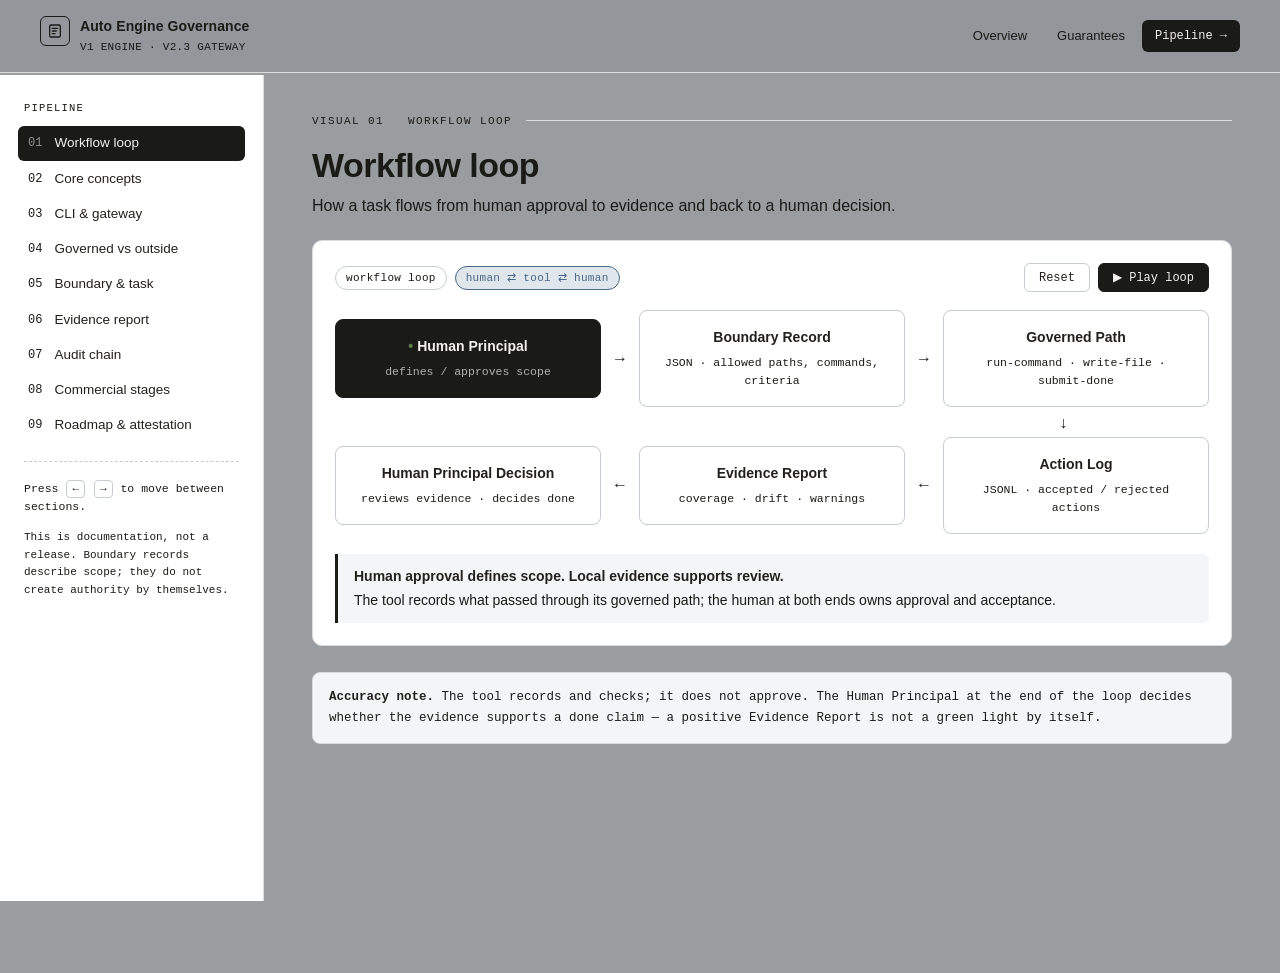
==== commit 542b3631: "style: explainer tag below heading, tagline orphan fix, CSS cache-bust - Explainer heading tag (e.g." ====
--- a/pipeline.html
+++ b/pipeline.html
@@ -4,7 +4,7 @@
   <meta charset="utf-8" />
   <meta name="viewport" content="width=device-width, initial-scale=1" />
   <title>Auto Engine Governance — Pipeline</title>
-  <link rel="stylesheet" href="styles.css" />
+  <link rel="stylesheet" href="styles.css?v=2" />
 </head>
 <body>
   <!-- ================= TOP BAR (shared with the landing page) ================= -->
--- a/styles.css
+++ b/styles.css
@@ -5,19 +5,20 @@
 
 :root {
   /* backgrounds — light grey (was cream in the example) */
-  --bg: #eceef0;
-  --bg-sidebar: #e4e7ea;
+  --bg: #9a9da0;
+  --bg-sidebar: #93969a;
   --surface: #ffffff;
   --surface-2: #f4f5f6;
 
   /* ink / dark boxes / active nav */
   --ink: #1a1a17;
   --on-ink: #f2f1ec;
+  --darkbox: #363b41;
 
   /* text */
   --text: #23211d;
-  --muted: #6c6f73;
-  --faint: #9aa0a6;
+  --muted: #1a1a17;
+  --faint: #1a1a17;
 
   /* lines */
   --border: #d9dde1;
@@ -70,7 +71,7 @@
 .rail {
   width: var(--rail-w);
   flex: 0 0 var(--rail-w);
-  background: var(--bg-sidebar);
+  background: var(--surface);
   border-right: 1px solid var(--border);
   padding: 22px 18px;
   position: sticky;
@@ -348,8 +349,13 @@
 /* ---------------- landing page ---------------- */
 .hero { padding: 8px 0 10px; }
 .hero h1 { font-size: 46px; font-weight: 700; letter-spacing: -1px; color: var(--ink); line-height: 1.1; max-width: none; }
-.hero .tagline { font-size: 19px; color: var(--muted); margin-top: 16px; max-width: 60ch; }
+.hero .tagline { font-size: 19px; color: var(--muted); margin-top: 16px; max-width: 60ch; text-wrap: pretty; }
 .hero .cta { margin-top: 22px; display: flex; gap: 10px; }
+.hero-box { background: var(--darkbox); color: #fff; padding: 26px 30px; border-radius: 12px; margin: 10px 0 6px; }
+.hero-box h1 { color: #fff; }
+.hero-box .tagline { color: rgba(255,255,255,0.9); }
+.note-dark { background: var(--darkbox); border-color: var(--darkbox); color: #fff; }
+.note-dark b, .note-dark code, .note-dark a { color: #fff; }
 .feature-grid { display: grid; grid-template-columns: repeat(3, 1fr); gap: 16px; margin-top: 12px; }
 @media (max-width: 900px) { .feature-grid { grid-template-columns: 1fr 1fr; } }
 @media (max-width: 620px) { .feature-grid { grid-template-columns: 1fr; } }
@@ -392,7 +398,7 @@
 .explain { display: grid; grid-template-columns: 1fr 1fr; gap: 14px; }
 @media (max-width: 820px) { .explain { grid-template-columns: 1fr; } }
 .explain-item { background: var(--surface); border: 1px solid var(--border); border-radius: 10px; padding: 18px 20px; }
-.explain-item h3 { font-size: 15.5px; display: flex; align-items: baseline; gap: 8px; flex-wrap: wrap; }
-.explain-item h3 .ex-tag { font-family: var(--mono); font-size: 10px; font-weight: 400; color: var(--muted); text-transform: uppercase; letter-spacing: 0.6px; }
+.explain-item h3 { font-size: 19px; }
+.explain-item h3 .ex-tag { display: block; margin-top: 4px; font-family: var(--mono); font-size: 10px; font-weight: 400; color: var(--muted); text-transform: uppercase; letter-spacing: 0.6px; }
 .explain-item p { color: var(--text); margin-top: 8px; font-size: 14px; line-height: 1.62; }
 .explain-item .analogy { display: block; margin-top: 10px; padding-left: 13px; border-left: 3px solid var(--border-strong); color: var(--muted); font-style: italic; font-size: 13.5px; line-height: 1.55; }
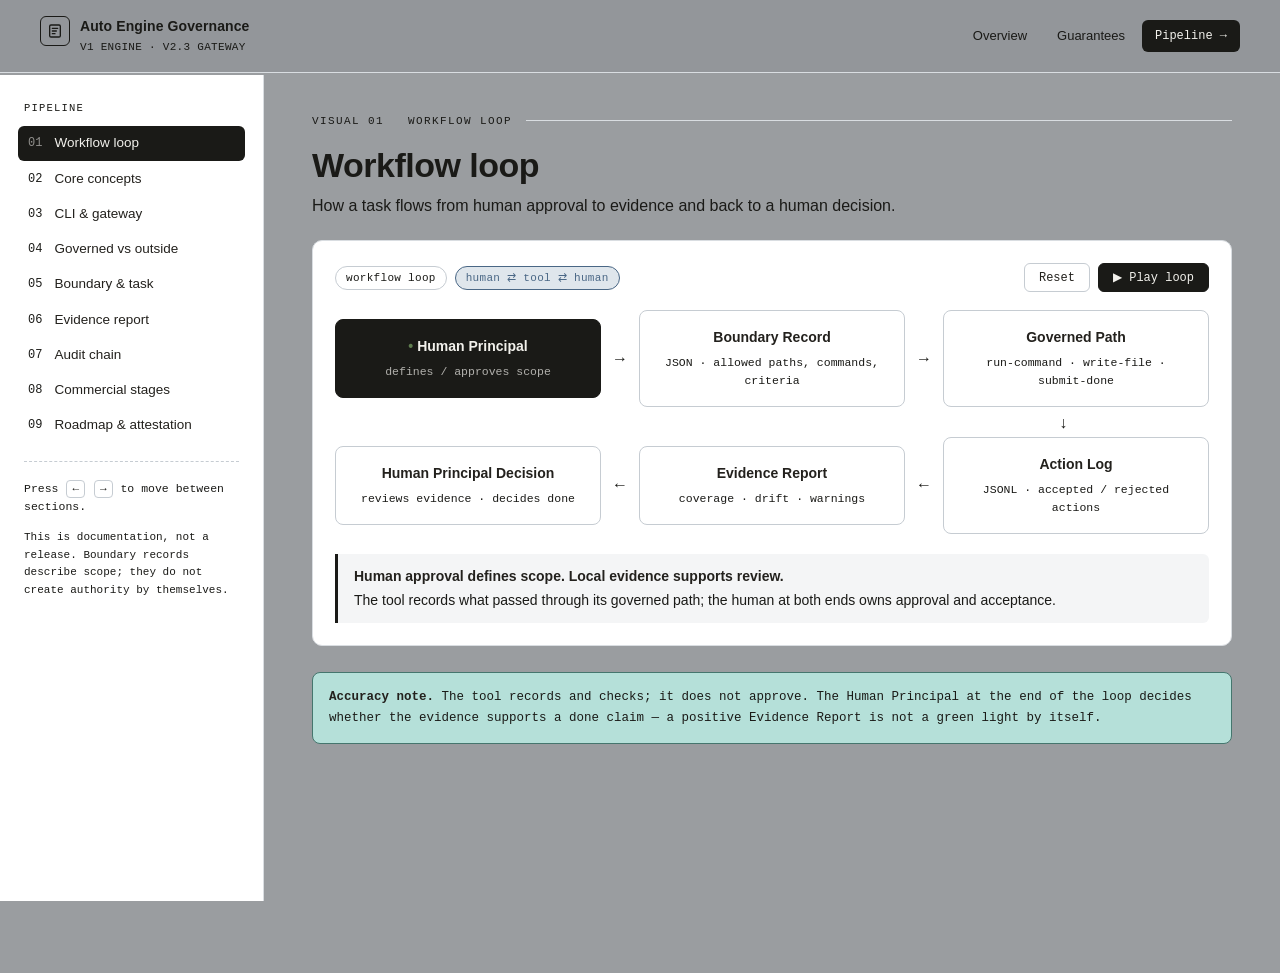
==== commit 4e17fbd4: "style: V2.0 stage box green like V2.3; note boxes turquoise - V2.0 (Product definition & buyer) uses" ====
--- a/pipeline.html
+++ b/pipeline.html
@@ -4,7 +4,7 @@
   <meta charset="utf-8" />
   <meta name="viewport" content="width=device-width, initial-scale=1" />
   <title>Auto Engine Governance — Pipeline</title>
-  <link rel="stylesheet" href="styles.css?v=2" />
+  <link rel="stylesheet" href="styles.css?v=4" />
 </head>
 <body>
   <!-- ================= TOP BAR (shared with the landing page) ================= -->
@@ -203,7 +203,7 @@
           </div>
         </div>
 
-        <div class="note"><b>Same envelope, two front doors.</b> The v1 <code>aeg</code> CLI and the gateway's MCP endpoint call the identical boundary &rarr; quorum &rarr; execute &rarr; audit path. The gateway makes governance unavoidable by owning what the agent cannot touch.</div>
+        <div class="note"><b>Proven live, end-to-end, with a real agent.</b> A real production MCP client — Claude Desktop — drove the shipped gateway over a key-only encrypted channel between two physical machines: denied at zero approvals, executed the same command after two verified identities approved, every step landing in the signed action log. The v1 <code>aeg</code> CLI and the MCP endpoint call the identical boundary &rarr; quorum &rarr; execute &rarr; audit path.</div>
       </section>
 
       <!-- 04 Unavoidable by design -->
@@ -224,7 +224,7 @@
               <div class="sub-h">How possession makes it unavoidable <span>the architecture</span></div>
               <div class="limititem" style="border-left-color:var(--green)"><div class="lh">The gateway owns everything</div><div class="lb">Repo, credentials, and egress live with AEG; the agent holds none, so it must request every action.</div></div>
               <div class="limititem" style="border-left-color:var(--green)"><div class="lh">One governed path</div><div class="lb">Commands, writes, and reads all flow through the same boundary &rarr; quorum &rarr; execute &rarr; audit path.</div></div>
-              <div class="limititem" style="border-left-color:var(--green)"><div class="lh">Isolated &amp; attested</div><div class="lb">The agent runs in an isolated microVM; hardware-attested Tier-3 (TDX / SEV-SNP / CCA) extends the proof to the silicon.</div></div>
+              <div class="limititem" style="border-left-color:var(--green)"><div class="lh">Attested &amp; physically separated</div><div class="lb">Sessions open only against a verified attestation of a measured sandbox — proven on two physical machines: the agent in a Firecracker microVM booted from a measured image, the gateway holding repo, credentials, and egress on its own hardware.</div></div>
             </div>
           </div>
         </div>
@@ -277,35 +277,28 @@
       <!-- 06 Evidence report -->
       <section class="section" id="s06">
         <div class="eyebrow">Visual 06 &nbsp; Evidence report</div>
-        <h1 class="section-title">Evidence report</h1>
-        <p class="section-sub">A real combined action-log report from a governed run — what a reviewer reads.</p>
-
-        <div class="card">
-          <div class="card-head"><span class="path">.auto_engine/ &middot; combined action-log report</span><span class="pill">real governed run</span></div>
-
-          <div style="display:flex;align-items:center;justify-content:space-between;flex-wrap:wrap;gap:8px;margin-bottom:16px">
-            <div><b>Combined report</b> &nbsp; <span class="mono" style="color:var(--muted);font-size:12px">2 boundaries &middot; overall status: OK</span></div>
-          </div>
+        <h1 class="section-title">Evidence report — a real agent, live</h1>
+        <p class="section-sub">The signed action log from CD-LIVE: a production AI agent (Claude Desktop) driven through the shipped gateway, live, across two physical machines.</p>
+
+        <div class="card">
+          <div class="card-head"><span class="path">test-reports/sandbox-2pc/cd-live/ &middot; signed action log</span><span class="pill">live governed run &middot; real agent</span></div>
 
           <div class="stats">
-            <div class="stat"><div class="num">11</div><div class="lbl">Records</div></div>
-            <div class="stat green"><div class="num">5</div><div class="lbl">Accepted</div></div>
-            <div class="stat red"><div class="num">6</div><div class="lbl">Rejected</div></div>
-            <div class="stat amber"><div class="num">0</div><div class="lbl">Failed</div></div>
-          </div>
-
-          <div class="sub-h">Boundaries <span>grouped, ordered by executed_at</span></div>
-          <div class="crit"><span class="dot ok"></span><span class="id mono">A</span><span class="desc">a82006e9… — 1 run, all in scope</span><span class="ref">3 accepted &middot; 0 rejected</span></div>
-          <div class="crit"><span class="dot part"></span><span class="id mono">B</span><span class="desc">3ec4a51e… — 5 runs, quorum gate exercised</span><span class="ref">2 accepted &middot; 6 rejected</span></div>
-
-          <div class="covbar"><div class="seg-ok" style="width:45%"></div><div class="seg-miss" style="width:55%"></div></div>
-          <div class="covlabels"><span>5 accepted</span><span>6 rejected</span><span>0 failed</span></div>
-
-          <div class="sub-h">Rejections <span>by denial category</span></div>
-          <div class="finding"><span class="badge note">NOTE</span><span class="ftext">quorum_not_met &times; 6 — actions filed with too few approvers (e.g. "requires 2, have 0/1").</span></div>
-        </div>
-
-        <div class="note"><b>A real governed run.</b> Produced by <code>scripts/combine-logs.js</code> from live <code>.auto_engine</code> logs — every command and denial recorded, grouped by boundary, ordered by time, and independently checkable.</div>
+            <div class="stat"><div class="num">15</div><div class="lbl">Signed records</div></div>
+            <div class="stat green"><div class="num">2</div><div class="lbl">Approvals to unlock</div></div>
+            <div class="stat red"><div class="num">6</div><div class="lbl">Denial categories</div></div>
+            <div class="stat green"><div class="num">0</div><div class="lbl">Ungoverned actions</div></div>
+          </div>
+
+          <div class="sub-h">What the log captured <span>in sequence, as recorded</span></div>
+          <div class="crit"><span class="dot ok"></span><span class="id mono">1</span><span class="desc">Quorum gate: the command was denied at 0 of 2 approvals — then the <b>same command</b> executed only after two verified identities signed</span><span class="ref">quorum_not_met &rarr; accepted</span></div>
+          <div class="crit"><span class="dot ok"></span><span class="id mono">2</span><span class="desc">Interpreter identity pinned by full path: <code>git status</code> and four disguised interpreter forms refused</span><span class="ref">command_not_allowlisted &times;5</span></div>
+          <div class="crit"><span class="dot ok"></span><span class="id mono">3</span><span class="desc">A file write refused under two mis-scoped boundaries — both operator setup misses caught by the gate — then accepted under the corrected boundary</span><span class="ref">patch_forbidden &middot; boundary_not_yet_valid &rarr; accepted</span></div>
+          <div class="crit"><span class="dot ok"></span><span class="id mono">4</span><span class="desc">A traversal read reaching outside the workspace refused</span><span class="ref">path escapes the workspace</span></div>
+          <div class="crit"><span class="dot ok"></span><span class="id mono">5</span><span class="desc">An empty session token refused — no badge, no service</span><span class="ref">unknown session</span></div>
+        </div>
+
+        <div class="note"><b>A live exhibit, not a demo reel.</b> Every line above is a signed record from a real session: Claude Desktop driving the shipped gateway binary over a key-only encrypted channel between two physical machines. Evidence is bound write-once with a manifest and checksums, independently re-checkable.</div>
       </section>
 
       <!-- 07 Audit chain -->
@@ -360,14 +353,14 @@
       <section class="section" id="s08">
         <div class="eyebrow">Visual 08 &nbsp; Commercial stages</div>
         <h1 class="section-title">Commercial stages · V2.0 – V2.8</h1>
-        <p class="section-sub">The product pipeline on top of the hardened v1 engine — from the built gateway out to the reference deployment.</p>
+        <p class="section-sub">The product pipeline on top of the hardened v1 engine, in two tracks: the commercial line (gateway + attested Tier-2 sandbox) and the hardware-attestation line.</p>
 
         <div class="card">
           <div class="stage-flow">
-            <div class="stage done"><div class="sid">V2.0</div><div class="snm">Product definition &amp; buyer</div><div class="sst">defined</div></div>
+            <div class="stage built"><div class="sid">V2.0</div><div class="snm">Product definition &amp; buyer</div><div class="sst">defined</div></div>
             <div class="stage planned"><div class="sid">V2.1</div><div class="snm">Identity socket (OIDC)</div><div class="sst">planned</div></div>
             <div class="stage planned"><div class="sid">V2.2</div><div class="snm">Policy socket</div><div class="sst">planned</div></div>
-            <div class="stage built"><div class="sid">V2.3</div><div class="snm">Gateway — enforcement point</div><div class="sst">built · live-proven</div></div>
+            <div class="stage built"><div class="sid">V2.3</div><div class="snm">Gateway — enforcement point</div><div class="sst">built · live-proven end-to-end</div></div>
             <div class="stage planned"><div class="sid">V2.4</div><div class="snm">Observability &amp; SIEM export</div><div class="sst">planned</div></div>
             <div class="stage planned"><div class="sid">V2.5</div><div class="snm">Packaging &amp; install</div><div class="sst">planned</div></div>
             <div class="stage planned"><div class="sid">V2.6</div><div class="snm">Operational hardening</div><div class="sst">planned</div></div>
@@ -381,21 +374,21 @@
           </div>
         </div>
 
-        <div class="note"><b>The V2.3 gateway is built and live-proven</b> — sessions, five governed tools, workspace containment, Tier-2 attestation, real cosign identities, and a live two-identity quorum (packets G-01…G-13). The remaining stages carry that enforcement into a buyer's identity, monitoring, packaging, and compliance systems.</div>
+        <div class="note"><b>Track A — the commercial line — is built and live-proven:</b> the gateway (packets G-01…G-13), attestation-gated sessions on by default, and the two-machine Tier-2 sandbox, driven end-to-end by a real production agent and hardened through four independent adversarial review rounds — full suite 1,239 tests green. <b>Track B — Tier-3 hardware attestation:</b> the Intel TDX and AMD SEV-SNP verifiers are built and fixture-proven, fail-closed at the same seam; the live silicon proof is scheduled when hardware is provisioned. The remaining stages carry the built core into a buyer's identity, monitoring, packaging, and compliance systems.</div>
       </section>
 
       <!-- 09 Roadmap & attestation -->
       <section class="section" id="s09">
         <div class="eyebrow">Visual 09 &nbsp; Roadmap &amp; attestation</div>
         <h1 class="section-title">Roadmap &amp; attestation</h1>
-        <p class="section-sub">Planned protection layers and the mandatory hardware-attestation track, pluggable at the G-11 seam.</p>
-
-        <div class="card">
-          <div class="sub-h" style="margin-top:0">Hardware-proven clean rooms <span>Tier-3 — mandatory for commercial</span></div>
+        <p class="section-sub">The hardware-attestation track and hardening layers, pluggable at the G-11 attestation seam — the Tier-3 verifiers are already built and fixture-proven.</p>
+
+        <div class="card">
+          <div class="sub-h" style="margin-top:0">Hardware-proven clean rooms <span>Tier-3 — verifiers built; silicon proof next</span></div>
           <div class="road" style="margin-top:8px">
-            <div class="ritem mand"><span class="rid">T-01</span><span class="rtx">Intel TDX verifier<span class="mand-pill">MANDATORY</span></span></div>
-            <div class="ritem mand"><span class="rid">T-02</span><span class="rtx">AMD SEV-SNP verifier<span class="mand-pill">MANDATORY</span></span></div>
-            <div class="ritem mand"><span class="rid">T-03</span><span class="rtx">ARM CCA Realms verifier<span class="mand-pill">MANDATORY</span></span></div>
+            <div class="ritem mand"><span class="rid">T-01</span><span class="rtx">Intel TDX verifier — built · fixture-proven<span class="mand-pill">MANDATORY</span></span></div>
+            <div class="ritem mand"><span class="rid">T-02</span><span class="rtx">AMD SEV-SNP verifier — built · fixture-proven<span class="mand-pill">MANDATORY</span></span></div>
+            <div class="ritem mand"><span class="rid">T-03</span><span class="rtx">ARM CCA Realms verifier — checklist drafted<span class="mand-pill">MANDATORY</span></span></div>
           </div>
 
           <div class="sub-h">Hardening layers <span>planned</span></div>
@@ -418,7 +411,7 @@
           </div>
         </div>
 
-        <div class="note"><b>Tier-3 is a mandatory part of the commercial product.</b> Tier-2 microVM ships at G-11 as the software-root floor; hardware-attested Tier-3 (Intel TDX, AMD SEV-SNP, ARM CCA) plugs into the same attestation seam and extends the proof down to the silicon.</div>
+        <div class="note"><b>Tier-3 is a mandatory part of the commercial product — and its verifiers already exist.</b> The Tier-2 measured microVM ships today as the software-root floor with attestation-gated sessions on by default; the Intel TDX and AMD SEV-SNP verifiers are built, fixture-proven, and fail-closed at the same seam, extending the proof down to the silicon when hardware is provisioned.</div>
       </section>
 
     </main>
--- a/styles.css
+++ b/styles.css
@@ -151,7 +151,7 @@
 
 /* footer note box */
 .note {
-  margin-top: 26px; background: var(--surface-2); border: 1px solid var(--border);
+  margin-top: 26px; background: #b5e0d9; border: 1px solid var(--teal);
   border-radius: 8px; padding: 14px 16px;
   font-family: var(--mono); font-size: 12.5px; line-height: 1.7; color: var(--muted);
 }
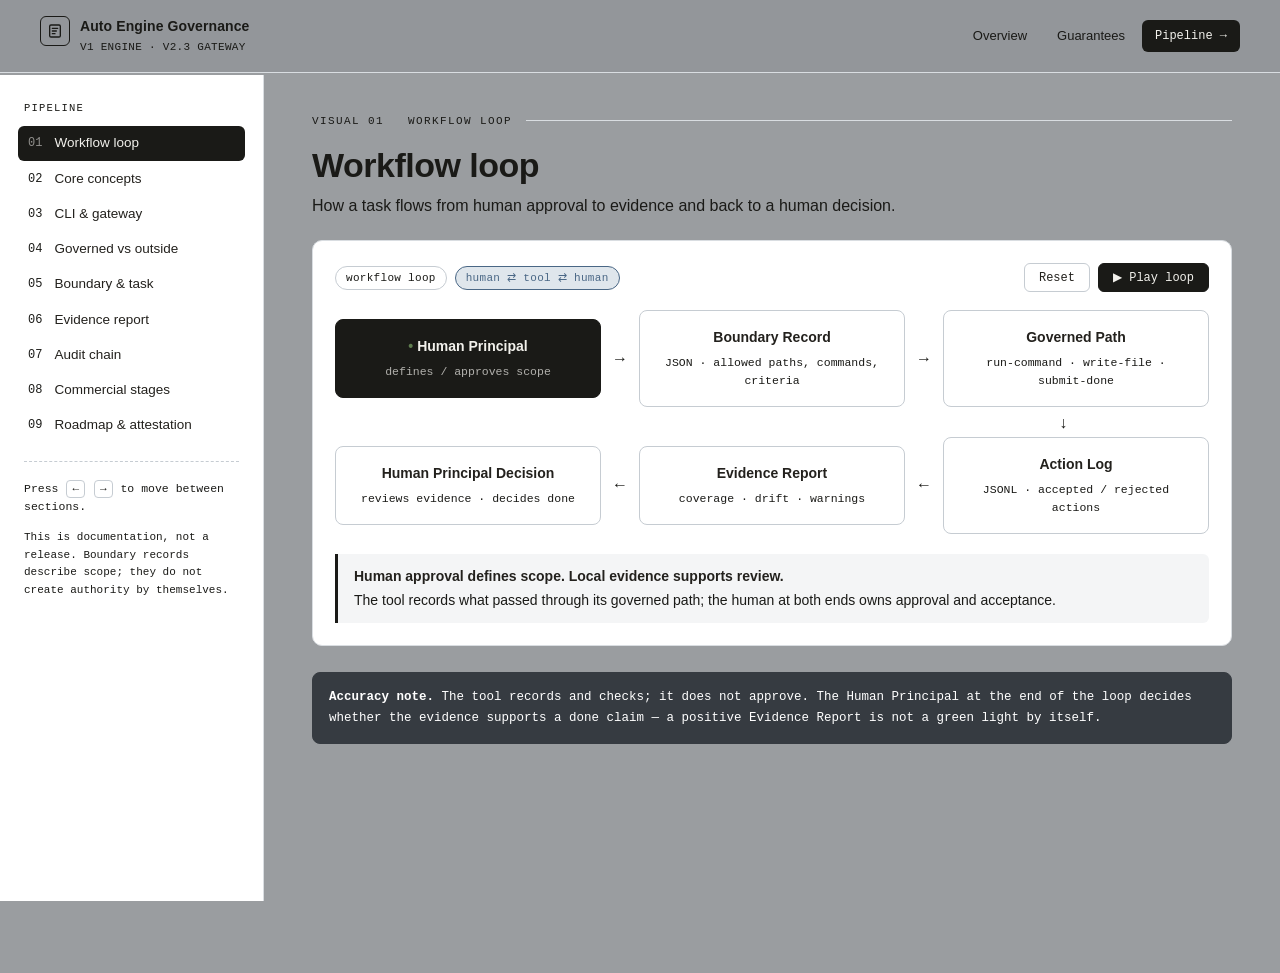
==== commit 0d94d504: "style: note boxes dark grey like the landing hero box (reverts turquoise) All footer note boxes now " ====
--- a/pipeline.html
+++ b/pipeline.html
@@ -4,7 +4,7 @@
   <meta charset="utf-8" />
   <meta name="viewport" content="width=device-width, initial-scale=1" />
   <title>Auto Engine Governance — Pipeline</title>
-  <link rel="stylesheet" href="styles.css?v=4" />
+  <link rel="stylesheet" href="styles.css?v=5" />
 </head>
 <body>
   <!-- ================= TOP BAR (shared with the landing page) ================= -->
--- a/styles.css
+++ b/styles.css
@@ -151,11 +151,11 @@
 
 /* footer note box */
 .note {
-  margin-top: 26px; background: #b5e0d9; border: 1px solid var(--teal);
+  margin-top: 26px; background: var(--darkbox); border: 1px solid var(--darkbox);
   border-radius: 8px; padding: 14px 16px;
-  font-family: var(--mono); font-size: 12.5px; line-height: 1.7; color: var(--muted);
-}
-.note b { color: var(--text); }
+  font-family: var(--mono); font-size: 12.5px; line-height: 1.7; color: #fff;
+}
+.note b, .note code, .note a { color: #fff; }
 
 /* callout with accent left border */
 .callout {
